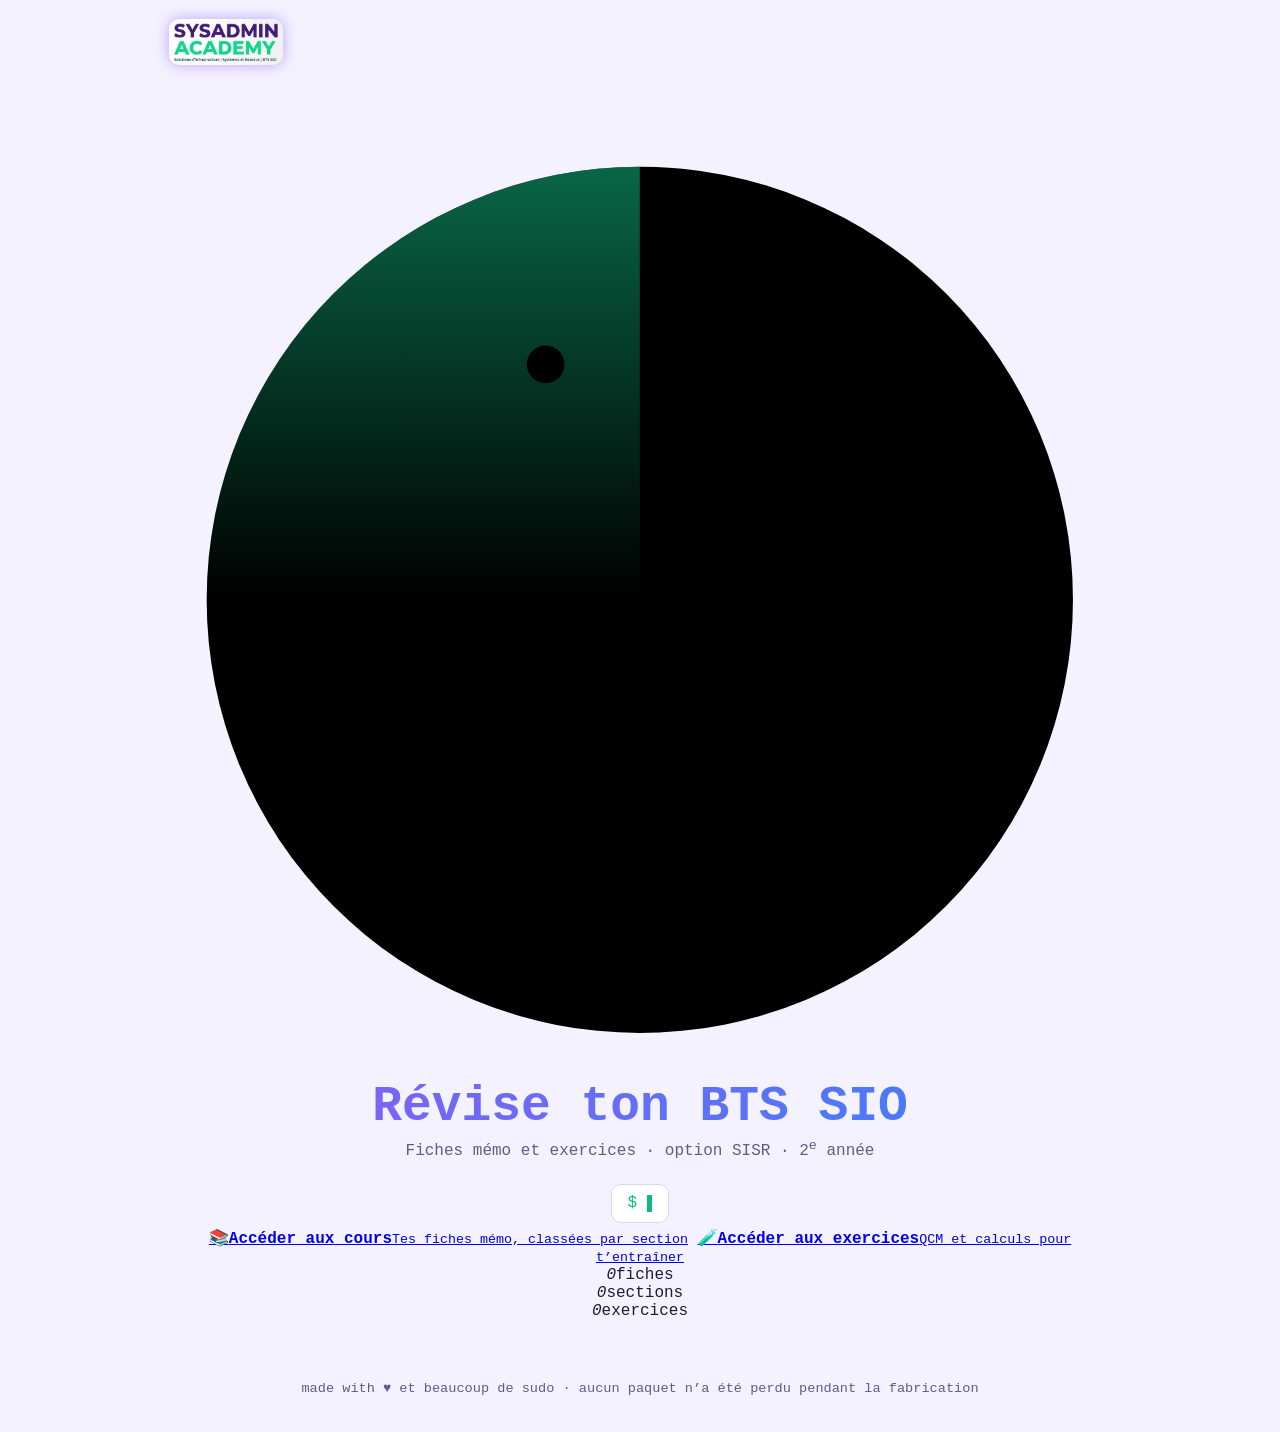
==== accueil.html @ 67a2c418 "Add files via upload" ====
<!DOCTYPE html>
<html lang="fr">
<head>
<meta charset="utf-8">
<meta name="viewport" content="width=device-width, initial-scale=1, viewport-fit=cover">
<title>SysAdmin Academy · Accueil</title>
<link rel="stylesheet" href="css/style.css">
</head>
<body>
<canvas id="bg" aria-hidden="true"></canvas>
<header>
  <div class="top">
    <a href="accueil.html" aria-label="Accueil"><img class="logo" src="img/logo-texte.png" alt="SysAdmin Academy"></a>
    <div class="tools"></div>
  </div>
</header>
<main>
  <div class="hero">
    <svg class="radar" viewBox="0 0 200 200" aria-hidden="true"><defs><linearGradient id="sw" x1="0" y1="0" x2="1" y2="0"><stop offset="0" stop-color="#10b981" stop-opacity="0"/><stop offset="1" stop-color="#10b981" stop-opacity=".55"/></linearGradient></defs><circle class="r" cx="100" cy="100" r="92"/><circle class="r" cx="100" cy="100" r="62"/><circle class="r" cx="100" cy="100" r="32"/><path class="r" d="M100 8v184M8 100h184"/><g class="sweep"><path d="M100 100V8A92 92 0 0 1 192 100z" fill="url(#sw)" transform="rotate(-90 100 100)"/></g><circle class="blip" cx="140" cy="60" r="4"/><circle class="blip" cx="60" cy="120" r="4" style="animation-delay:-1.2s"/><circle class="blip" cx="125" cy="140" r="4" style="animation-delay:-2.4s"/><circle class="blip" cx="80" cy="50" r="4" style="animation-delay:-3.3s"/></svg>
    <h1>Révise ton BTS SIO</h1>
    <p class="sub">Fiches mémo et exercices · option SISR · 2<sup>e</sup> année</p>
    <div class="term">$ <span id="tt"></span><i></i></div>
    <div class="cta">
      <a class="bigbtn" href="index.html"><span class="ic">📚</span><b>Accéder aux cours</b><small>Tes fiches mémo, classées par section</small></a>
      <a class="bigbtn" href="exercices.html"><span class="ic">🧪</span><b>Accéder aux exercices</b><small>QCM et calculs pour t’entraîner</small></a>
    </div>
    <div class="stats"><div><em data-n="30">0</em><span>fiches</span></div><div><em data-n="4">0</em><span>sections</span></div><div><em data-n="92">0</em><span>exercices</span></div></div>
  </div>
</main>
<footer>made with ♥ et beaucoup de <code>sudo</code> · aucun paquet n’a été perdu pendant la fabrication</footer>
<script src="js/bg.js"></script><script src="js/home.js"></script>
</body>
</html>
---- css/style.css ----
:root{box-sizing:border-box;padding-top:env(safe-area-inset-top,0px);padding-bottom:env(safe-area-inset-bottom,0px);
--bg:#0b0a1a;--panel:#14122b;--text:#e8e6ff;--muted:#9a97c4;--violet:#8b5cf6;--blue:#3b82f6;--em:#10b981;--line:#2b2757;color-scheme:dark}
html{scroll-padding-top:env(safe-area-inset-top,0px)}
@media (prefers-color-scheme:light){:root:not([data-theme="dark"]){--bg:#f4f2ff;--panel:#fff;--text:#1d1a3a;--muted:#5f5b8a;--line:#d9d4f7;color-scheme:light}}
:root[data-theme="dark"]{--bg:#0b0a1a;--panel:#14122b;--text:#e8e6ff;--muted:#9a97c4;--line:#2b2757}
*{box-sizing:border-box}
body{margin:0;background:var(--bg);color:var(--text);font-family:ui-monospace,SFMono-Regular,Menlo,Consolas,monospace;min-height:100vh;overflow-x:hidden}
#bg{position:fixed;inset:0;width:100%;height:100%;z-index:0;opacity:.4;pointer-events:none}
main,header{position:relative;max-width:980px;margin:0 auto;padding:1.2rem}
main{z-index:1}header{z-index:20}
.top{display:flex;justify-content:space-between;align-items:center;gap:1rem;flex-wrap:wrap}
.logo{display:block;height:46px;width:auto;border-radius:10px;background:#fff;box-shadow:0 0 14px #8b5cf688;animation:glow 3.2s ease-in-out infinite}
@keyframes glow{50%{box-shadow:0 0 22px #10b981aa,0 0 34px #3b82f655}}
.dd{position:relative}
.dd>button{font:inherit;color:var(--text);background:var(--panel);border:1px solid var(--violet);border-radius:10px;padding:.6rem 1rem;cursor:pointer;box-shadow:0 0 14px #8b5cf655;transition:box-shadow .2s,border-color .2s}
.dd>button:hover{border-color:var(--em);box-shadow:0 0 18px #10b98177}
.dd ul{display:none;position:absolute;right:0;top:calc(100% + 6px);min-width:270px;margin:0;padding:.4rem;list-style:none;background:var(--panel);border:1px solid var(--line);border-radius:12px;z-index:5;box-shadow:0 12px 30px #0006}
.dd.open ul{display:block;animation:pop .22s ease}
@keyframes pop{from{opacity:0;transform:translateY(-6px) scale(.97)}}
.dd li button{width:100%;text-align:left;font:inherit;color:var(--text);background:none;border:0;padding:.65rem .8rem;border-radius:8px;cursor:pointer;transition:padding .15s}
.dd li button:hover,.dd li button[aria-current="true"]{background:linear-gradient(90deg,#8b5cf633,#10b98133);padding-left:1.1rem}
.hero{text-align:center;padding:1.6rem 0 .6rem}
h1{margin:.2rem 0;font-size:clamp(1.8rem,6.5vw,3.1rem);background:linear-gradient(90deg,var(--violet),var(--blue),var(--em),var(--violet));background-size:300% 100%;-webkit-background-clip:text;background-clip:text;color:transparent;animation:flow 6s linear infinite}
@keyframes flow{to{background-position:300% 0}}
.sub{color:var(--muted);margin:0 0 1rem}
.term{display:inline-block;margin-top:.5rem;padding:.55rem 1rem;background:var(--panel);border:1px solid var(--line);border-radius:10px;color:var(--em);text-align:left;min-height:2.4rem;max-width:100%;overflow:hidden;white-space:nowrap}
.term i{display:inline-block;width:.6ch;height:1.1em;background:var(--em);vertical-align:text-bottom;animation:blink 1s steps(1) infinite}
@keyframes blink{50%{opacity:0}}
.net{position:relative;height:34px;margin:1.3rem 0 .4rem}
.net::before{content:"";position:absolute;left:0;right:0;top:50%;height:2px;background:repeating-linear-gradient(90deg,var(--line) 0 10px,transparent 10px 18px);animation:dash 1.2s linear infinite}
@keyframes dash{to{background-position:18px 0}}
.net b{position:absolute;top:50%;width:12px;height:12px;margin-top:-6px;border-radius:3px;background:var(--em);box-shadow:0 0 10px var(--em);animation:pkt 5s linear infinite}
.net b:nth-child(2){background:var(--violet);box-shadow:0 0 10px var(--violet);animation-delay:-1.7s}
.net b:nth-child(3){background:var(--blue);box-shadow:0 0 10px var(--blue);animation-delay:-3.3s}
@keyframes pkt{from{left:-2%;transform:rotate(0)}to{left:100%;transform:rotate(360deg)}}
.net span{position:absolute;top:0;font-size:1.3rem;animation:float 3s ease-in-out infinite}
@keyframes float{50%{transform:translateY(-6px)}}
section{display:none}
section.on{display:block}
h2{margin:1.4rem 0 .3rem;display:flex;align-items:center;gap:.7rem;flex-wrap:wrap;animation:neon 3s ease-in-out infinite}
@keyframes neon{50%{text-shadow:0 0 14px #8b5cf6aa}}
.pill{font-style:normal;font-size:.75rem;font-weight:400;color:var(--em);border:1px solid var(--em);border-radius:99px;padding:.15rem .6rem}
.grid{display:grid;grid-template-columns:repeat(auto-fill,minmax(270px,1fr));gap:.9rem}
a.doc{--mx:50%;--my:50%;display:flex;gap:.8rem;align-items:center;text-decoration:none;color:var(--text);background:var(--panel);border:1px solid var(--line);border-radius:14px;padding:1rem;position:relative;overflow:hidden;transition:transform .25s,border-color .25s,box-shadow .25s;animation:rise .55s cubic-bezier(.2,.8,.2,1) both;animation-delay:calc(var(--i)*70ms)}
@keyframes rise{from{opacity:0;transform:translateY(24px) scale(.96)}}
a.doc::after{content:"";position:absolute;left:0;top:0;bottom:0;width:4px;background:linear-gradient(var(--violet),var(--blue),var(--em))}
a.doc::before{content:"";position:absolute;inset:0;background:radial-gradient(180px circle at var(--mx) var(--my),#8b5cf633,transparent 70%);opacity:0;transition:opacity .25s}
a.doc:hover::before{opacity:1}
a.doc:hover{transform:translateY(-4px) rotate(-.4deg);border-color:var(--em);box-shadow:0 10px 26px #8b5cf63d}
a.doc .ic{font-size:1.7rem;flex:none;transition:transform .3s}
a.doc:hover .ic{transform:scale(1.25) rotate(-10deg)}
a.doc small{display:block;color:var(--muted);margin-top:.15rem}
a.doc:active{transform:scale(.97)}
footer{position:relative;z-index:1;text-align:center;color:var(--muted);padding:2rem 1rem;font-size:.85rem}
@media (prefers-reduced-motion:reduce){*{animation:none!important;transition:none!important}}
.viz{position:relative;margin:.2rem 0 1.2rem;min-height:96px;border:1px dashed var(--line);border-radius:14px;background:linear-gradient(90deg,#8b5cf61a,#10b9811a);overflow:hidden;display:flex;align-items:center;justify-content:center;gap:.8rem;padding:.4rem .8rem}
.viz .net{width:94%;margin:0}
.big{font-size:2rem;animation:float 2.6s ease-in-out infinite}
.scale{height:84px;width:auto}
.scale *{fill:none;stroke:var(--violet);stroke-width:3;stroke-linecap:round}
.scale .beam{transform-origin:110px 22px;animation:tip 3.6s ease-in-out infinite}
.scale .pl{transform-origin:34px 22px;animation:untip 3.6s ease-in-out infinite}
.scale .pr{transform-origin:186px 22px;animation:untip 3.6s ease-in-out infinite}
.scale .st{stroke:var(--em)}
@keyframes tip{0%,100%{transform:rotate(-9deg)}50%{transform:rotate(9deg)}}
@keyframes untip{0%,100%{transform:rotate(9deg)}50%{transform:rotate(-9deg)}}
.bits{display:flex;align-items:center;gap:.4rem;flex-wrap:wrap;justify-content:center}
.bit{width:30px;height:38px;display:grid;place-items:center;border:1px solid var(--line);border-radius:8px;background:var(--panel);color:var(--muted);transition:all .25s}
.bit.on{color:#fff;background:linear-gradient(160deg,var(--violet),var(--em));border-color:var(--em);box-shadow:0 0 12px var(--em);transform:translateY(-3px)}
.bv{margin-left:.6rem;color:var(--em)}
.cv{width:100%;height:92px}
.cv path{fill:none;stroke:var(--violet);stroke-width:3}
.cv .ax{stroke:var(--line);stroke-width:1.5}
.cv #ct{stroke:var(--em);stroke-width:2.5}
.cv #cd{fill:var(--blue);filter:drop-shadow(0 0 5px var(--blue))}
.sr{position:absolute;width:1px;height:1px;overflow:hidden;clip:rect(0 0 0 0);white-space:nowrap}
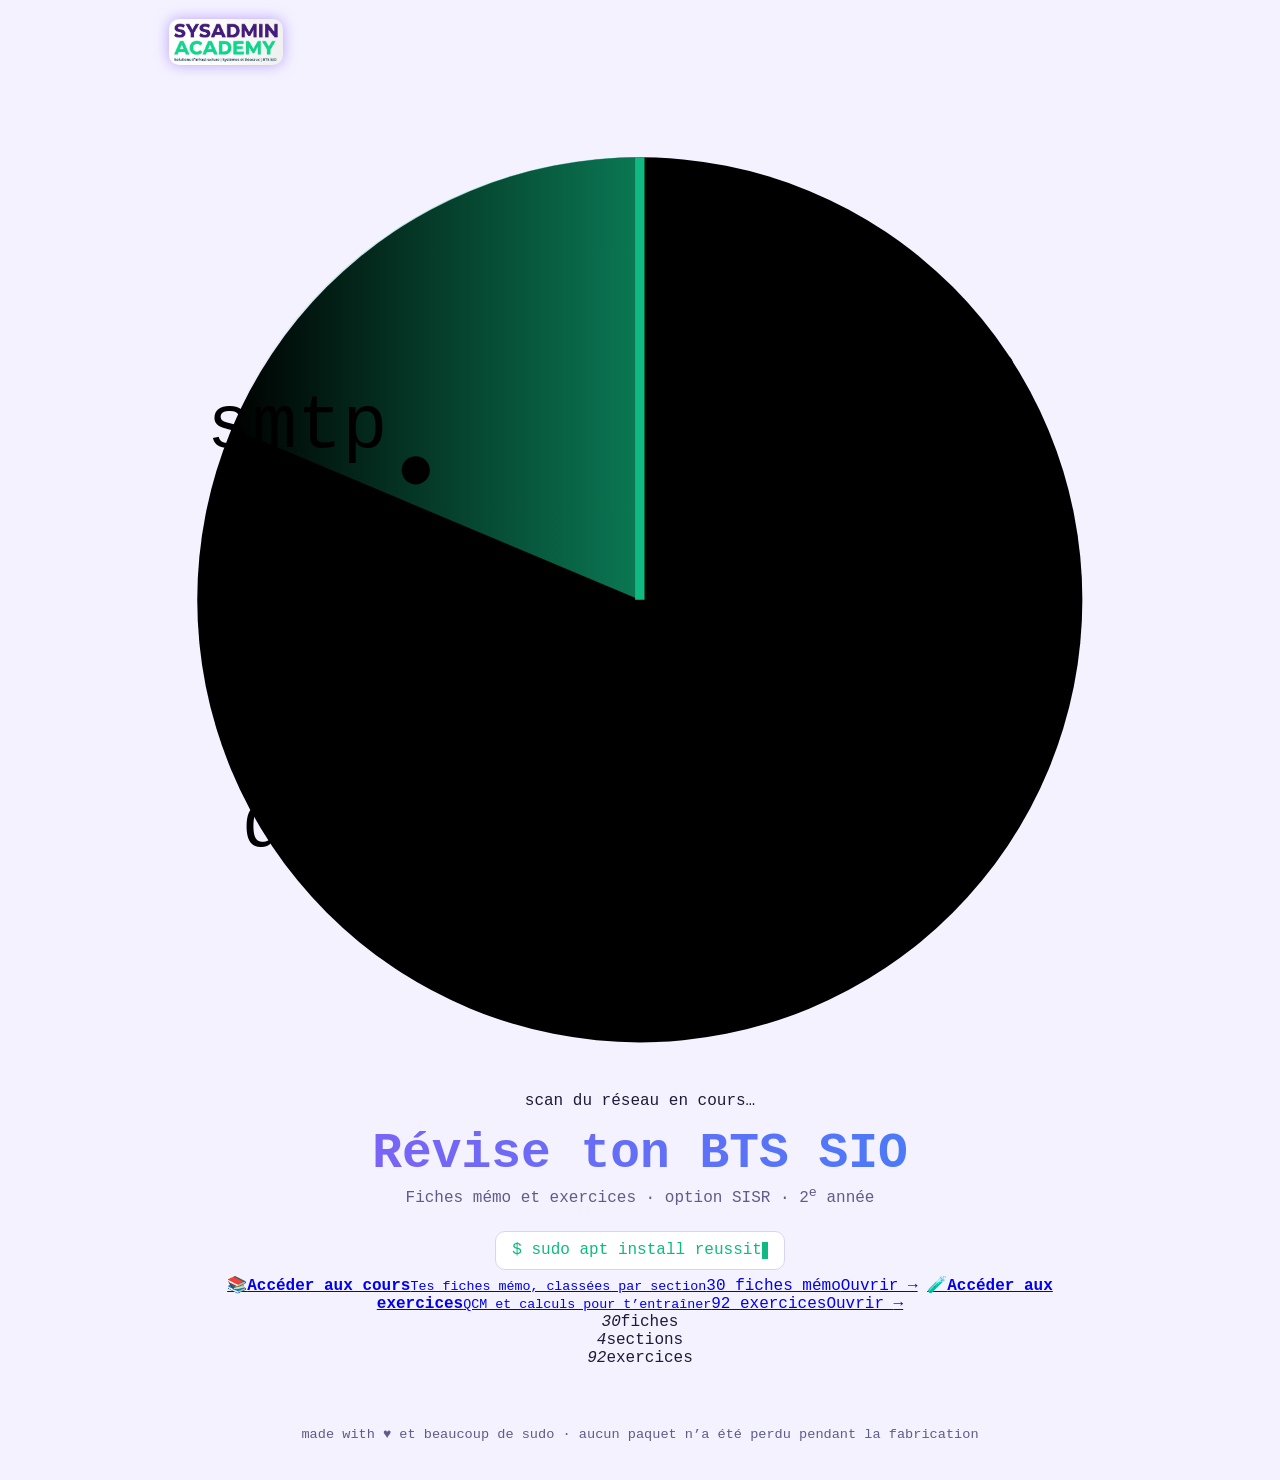
==== commit 6f36e50d: "Add files via upload" ====
--- a/accueil.html
+++ b/accueil.html
@@ -16,13 +16,14 @@
 </header>
 <main>
   <div class="hero">
-    <svg class="radar" viewBox="0 0 200 200" aria-hidden="true"><defs><linearGradient id="sw" x1="0" y1="0" x2="1" y2="0"><stop offset="0" stop-color="#10b981" stop-opacity="0"/><stop offset="1" stop-color="#10b981" stop-opacity=".55"/></linearGradient></defs><circle class="r" cx="100" cy="100" r="92"/><circle class="r" cx="100" cy="100" r="62"/><circle class="r" cx="100" cy="100" r="32"/><path class="r" d="M100 8v184M8 100h184"/><g class="sweep"><path d="M100 100V8A92 92 0 0 1 192 100z" fill="url(#sw)" transform="rotate(-90 100 100)"/></g><circle class="blip" cx="140" cy="60" r="4"/><circle class="blip" cx="60" cy="120" r="4" style="animation-delay:-1.2s"/><circle class="blip" cx="125" cy="140" r="4" style="animation-delay:-2.4s"/><circle class="blip" cx="80" cy="50" r="4" style="animation-delay:-3.3s"/></svg>
+    <svg class="radar" viewBox="0 0 200 200" aria-hidden="true"><defs><linearGradient id="sw" gradientUnits="userSpaceOnUse" x1="100" y1="0" x2="13" y2="0"><stop offset="0" stop-color="#10b981" stop-opacity=".65"/><stop offset="1" stop-color="#10b981" stop-opacity="0"/></linearGradient></defs><circle class="rim" cx="100" cy="100" r="94"/><circle class="r" cx="100" cy="100" r="64"/><circle class="r" cx="100" cy="100" r="34"/><path class="r" d="M100 6v188M6 100h188"/><g class="sweep"><path d="M100 100L100 6A94 94 0 0 0 13 63.4Z" fill="url(#sw)"/><line x1="100" y1="100" x2="100" y2="6" stroke="#10b981" stroke-width="2"/></g><circle class="dot" cx="146.0" cy="61.4" r="2.6"/><circle class="blip" cx="146.0" cy="61.4" r="3" style="animation-delay:0.50s"/><text x="152.0" y="56.4" style="animation-delay:0.50s">ssh</text><circle class="dot" cx="134.5" cy="128.9" r="2.6"/><circle class="blip" cx="134.5" cy="128.9" r="3" style="animation-delay:1.30s"/><text x="140.5" y="123.9" style="animation-delay:1.30s">dns</text><circle class="dot" cx="59.8" cy="157.3" r="2.6"/><circle class="blip" cx="59.8" cy="157.3" r="3" style="animation-delay:2.15s"/><text x="53.8" y="152.3" text-anchor="end" style="animation-delay:2.15s">dhcp</text><circle class="dot" cx="52.4" cy="72.5" r="2.6"/><circle class="blip" cx="52.4" cy="72.5" r="3" style="animation-delay:3.00s"/><text x="46.4" y="67.5" text-anchor="end" style="animation-delay:3.00s">smtp</text></svg>
+    <p class="scan">scan du réseau en cours…</p>
     <h1>Révise ton BTS SIO</h1>
     <p class="sub">Fiches mémo et exercices · option SISR · 2<sup>e</sup> année</p>
     <div class="term">$ <span id="tt"></span><i></i></div>
     <div class="cta">
-      <a class="bigbtn" href="index.html"><span class="ic">📚</span><b>Accéder aux cours</b><small>Tes fiches mémo, classées par section</small></a>
-      <a class="bigbtn" href="exercices.html"><span class="ic">🧪</span><b>Accéder aux exercices</b><small>QCM et calculs pour t’entraîner</small></a>
+      <a class="bigbtn" href="index.html"><span class="shine"></span><span class="ico">📚</span><b>Accéder aux cours</b><small>Tes fiches mémo, classées par section</small><span class="badge">30 fiches mémo</span><span class="go">Ouvrir <i>→</i></span></a>
+      <a class="bigbtn" href="exercices.html"><span class="shine"></span><span class="ico">🧪</span><b>Accéder aux exercices</b><small>QCM et calculs pour t’entraîner</small><span class="badge">92 exercices</span><span class="go">Ouvrir <i>→</i></span></a>
     </div>
     <div class="stats"><div><em data-n="30">0</em><span>fiches</span></div><div><em data-n="4">0</em><span>sections</span></div><div><em data-n="92">0</em><span>exercices</span></div></div>
   </div>
--- a/css/style.css
+++ b/css/style.css
@@ -53,24 +53,4 @@
 a.doc:active{transform:scale(.97)}
 footer{position:relative;z-index:1;text-align:center;color:var(--muted);padding:2rem 1rem;font-size:.85rem}
 @media (prefers-reduced-motion:reduce){*{animation:none!important;transition:none!important}}
-.viz{position:relative;margin:.2rem 0 1.2rem;min-height:96px;border:1px dashed var(--line);border-radius:14px;background:linear-gradient(90deg,#8b5cf61a,#10b9811a);overflow:hidden;display:flex;align-items:center;justify-content:center;gap:.8rem;padding:.4rem .8rem}
-.viz .net{width:94%;margin:0}
-.big{font-size:2rem;animation:float 2.6s ease-in-out infinite}
-.scale{height:84px;width:auto}
-.scale *{fill:none;stroke:var(--violet);stroke-width:3;stroke-linecap:round}
-.scale .beam{transform-origin:110px 22px;animation:tip 3.6s ease-in-out infinite}
-.scale .pl{transform-origin:34px 22px;animation:untip 3.6s ease-in-out infinite}
-.scale .pr{transform-origin:186px 22px;animation:untip 3.6s ease-in-out infinite}
-.scale .st{stroke:var(--em)}
-@keyframes tip{0%,100%{transform:rotate(-9deg)}50%{transform:rotate(9deg)}}
-@keyframes untip{0%,100%{transform:rotate(9deg)}50%{transform:rotate(-9deg)}}
-.bits{display:flex;align-items:center;gap:.4rem;flex-wrap:wrap;justify-content:center}
-.bit{width:30px;height:38px;display:grid;place-items:center;border:1px solid var(--line);border-radius:8px;background:var(--panel);color:var(--muted);transition:all .25s}
-.bit.on{color:#fff;background:linear-gradient(160deg,var(--violet),var(--em));border-color:var(--em);box-shadow:0 0 12px var(--em);transform:translateY(-3px)}
-.bv{margin-left:.6rem;color:var(--em)}
-.cv{width:100%;height:92px}
-.cv path{fill:none;stroke:var(--violet);stroke-width:3}
-.cv .ax{stroke:var(--line);stroke-width:1.5}
-.cv #ct{stroke:var(--em);stroke-width:2.5}
-.cv #cd{fill:var(--blue);filter:drop-shadow(0 0 5px var(--blue))}
 .sr{position:absolute;width:1px;height:1px;overflow:hidden;clip:rect(0 0 0 0);white-space:nowrap}
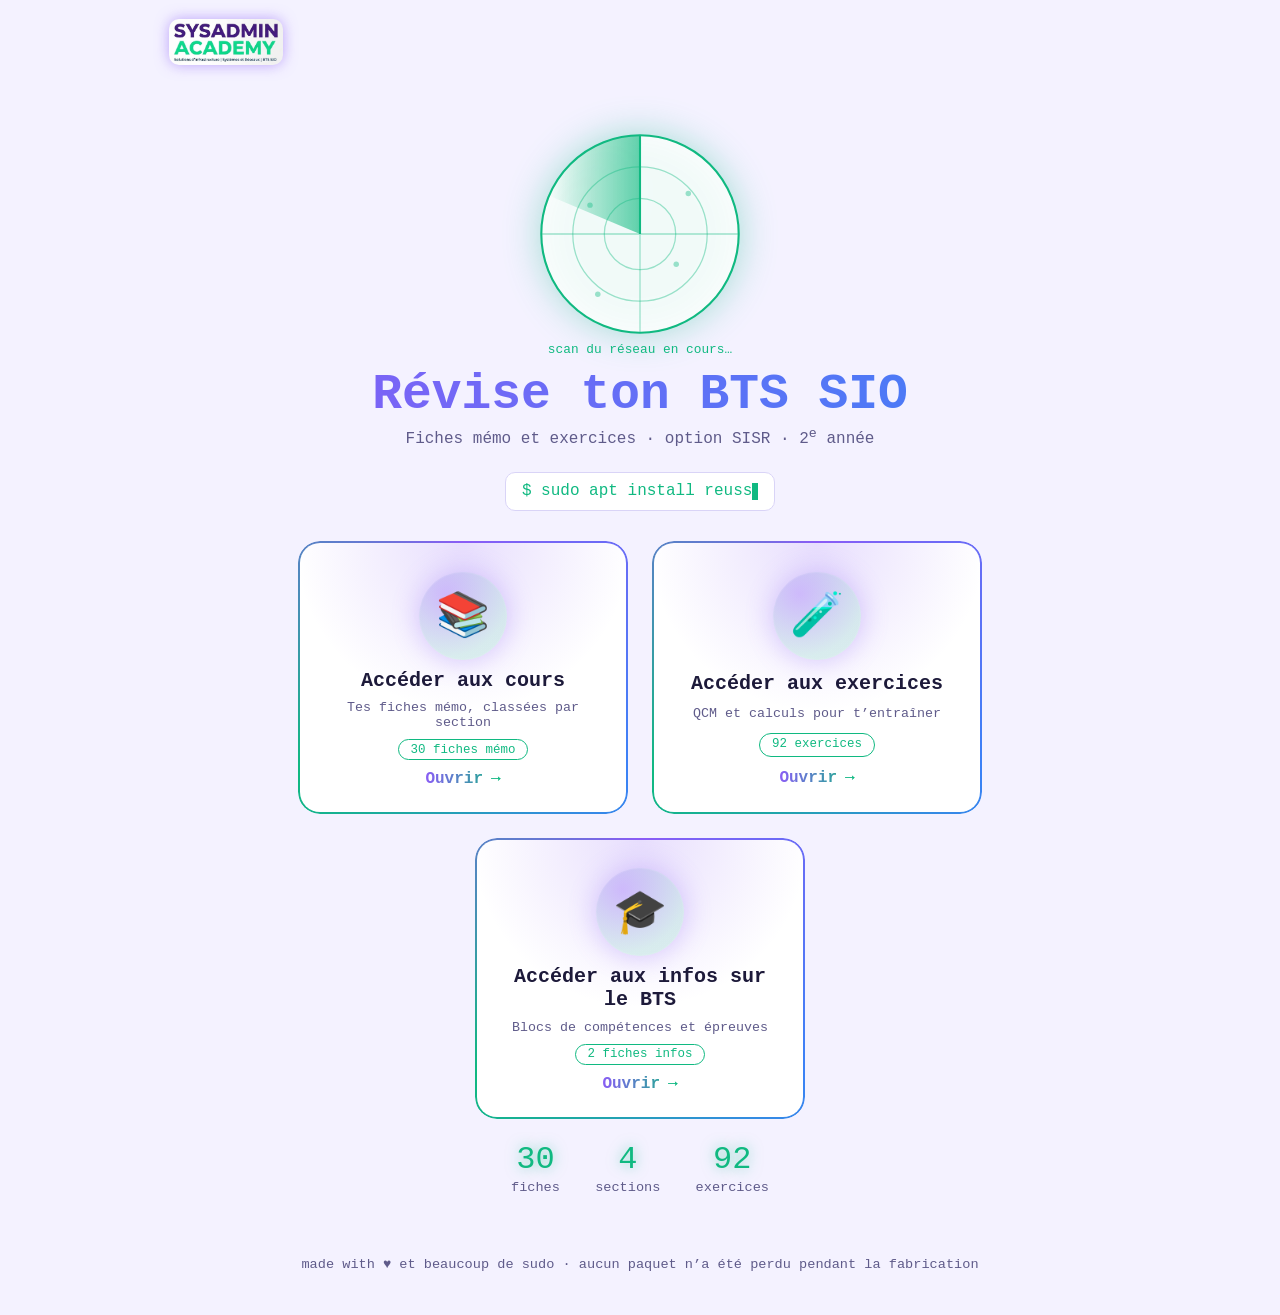
==== commit 7d17b0b4: "Add files via upload" ====
--- a/accueil.html
+++ b/accueil.html
@@ -24,6 +24,7 @@
     <div class="cta">
       <a class="bigbtn" href="index.html"><span class="shine"></span><span class="ico">📚</span><b>Accéder aux cours</b><small>Tes fiches mémo, classées par section</small><span class="badge">30 fiches mémo</span><span class="go">Ouvrir <i>→</i></span></a>
       <a class="bigbtn" href="exercices.html"><span class="shine"></span><span class="ico">🧪</span><b>Accéder aux exercices</b><small>QCM et calculs pour t’entraîner</small><span class="badge">92 exercices</span><span class="go">Ouvrir <i>→</i></span></a>
+      <a class="bigbtn" href="infos.html"><span class="shine"></span><span class="ico">🎓</span><b>Accéder aux infos sur le BTS</b><small>Blocs de compétences et épreuves</small><span class="badge">2 fiches infos</span><span class="go">Ouvrir <i>→</i></span></a>
     </div>
     <div class="stats"><div><em data-n="30">0</em><span>fiches</span></div><div><em data-n="4">0</em><span>sections</span></div><div><em data-n="92">0</em><span>exercices</span></div></div>
   </div>
--- a/css/style.css
+++ b/css/style.css
@@ -53,4 +53,139 @@
 a.doc:active{transform:scale(.97)}
 footer{position:relative;z-index:1;text-align:center;color:var(--muted);padding:2rem 1rem;font-size:.85rem}
 @media (prefers-reduced-motion:reduce){*{animation:none!important;transition:none!important}}
-.sr{position:absolute;width:1px;height:1px;overflow:hidden;clip:rect(0 0 0 0);white-space:nowrap}+.viz{position:relative;margin:.2rem 0 1.2rem;min-height:96px;border:1px dashed var(--line);border-radius:14px;background:linear-gradient(90deg,#8b5cf61a,#10b9811a);overflow:hidden;display:flex;align-items:center;justify-content:center;gap:.8rem;padding:.4rem .8rem}
+.viz .net{width:94%;margin:0}
+.big{font-size:2rem;animation:float 2.6s ease-in-out infinite}
+.scale{height:84px;width:auto}
+.scale *{fill:none;stroke:var(--violet);stroke-width:3;stroke-linecap:round}
+.scale .beam{transform-origin:110px 22px;animation:tip 3.6s ease-in-out infinite}
+.scale .pl{transform-origin:34px 22px;animation:untip 3.6s ease-in-out infinite}
+.scale .pr{transform-origin:186px 22px;animation:untip 3.6s ease-in-out infinite}
+.scale .st{stroke:var(--em)}
+@keyframes tip{0%,100%{transform:rotate(-9deg)}50%{transform:rotate(9deg)}}
+@keyframes untip{0%,100%{transform:rotate(9deg)}50%{transform:rotate(-9deg)}}
+.bits{display:flex;align-items:center;gap:.4rem;flex-wrap:wrap;justify-content:center}
+.bit{width:30px;height:38px;display:grid;place-items:center;border:1px solid var(--line);border-radius:8px;background:var(--panel);color:var(--muted);transition:all .25s}
+.bit.on{color:#fff;background:linear-gradient(160deg,var(--violet),var(--em));border-color:var(--em);box-shadow:0 0 12px var(--em);transform:translateY(-3px)}
+.bv{margin-left:.6rem;color:var(--em)}
+.cv{width:100%;height:92px}
+.cv path{fill:none;stroke:var(--violet);stroke-width:3}
+.cv .ax{stroke:var(--line);stroke-width:1.5}
+.cv #ct{stroke:var(--em);stroke-width:2.5}
+.cv #cd{fill:var(--blue);filter:drop-shadow(0 0 5px var(--blue))}
+.sr{position:absolute;width:1px;height:1px;overflow:hidden;clip:rect(0 0 0 0);white-space:nowrap}
+
+[hidden]{display:none!important}
+.tools{display:flex;gap:.6rem;flex-wrap:wrap;align-items:center}
+.nav{display:flex;gap:.5rem;flex-wrap:wrap}
+.nav a{color:var(--text);text-decoration:none;background:var(--panel);border:1px solid var(--line);border-radius:10px;padding:.6rem .9rem;transition:all .2s}
+.nav a:hover{border-color:var(--em);box-shadow:0 0 14px #10b98166;transform:translateY(-2px)}
+@property --ang{syntax:"<angle>";inherits:false;initial-value:0deg}
+@keyframes spin{to{--ang:360deg}}
+@keyframes spin2{to{transform:rotate(360deg)}}
+.radar{display:block;width:210px;height:210px;margin:0 auto .2rem;filter:drop-shadow(0 0 18px #10b98166)}
+.radar .rim{fill:var(--panel);fill-opacity:.85;stroke:var(--em);stroke-width:2}
+.radar .r{fill:none;stroke:#10b98166;stroke-width:1.2}
+.radar .sweep{transform-origin:100px 100px;animation:spin2 3.6s linear infinite}
+.radar .dot{fill:var(--em);opacity:.4}
+.radar .blip{fill:none;stroke:var(--em);stroke-width:1.6;opacity:0;transform-box:fill-box;transform-origin:center;animation:blip 3.6s ease-out infinite}
+.radar text{fill:var(--em);font-size:9px;opacity:0;animation:lab 3.6s ease-out infinite}
+@keyframes blip{0%{opacity:1;transform:scale(1)}100%{opacity:0;transform:scale(4)}}
+@keyframes lab{0%{opacity:0}8%{opacity:1}75%{opacity:1}100%{opacity:0}}
+.scan{color:var(--em);font-size:.8rem;margin:0 0 .6rem;animation:blink 1.6s steps(2) infinite}
+.cta{display:flex;gap:1.5rem;justify-content:center;flex-wrap:wrap;margin:1.6rem 0 1rem;perspective:900px}
+.bigbtn{--rx:0deg;--ry:0deg;position:relative;display:grid;justify-items:center;gap:.55rem;width:min(330px,100%);padding:1.9rem 1.4rem 1.6rem;text-decoration:none;color:var(--text);text-align:center;isolation:isolate;overflow:hidden;border-radius:22px;transform:rotateX(var(--rx)) rotateY(var(--ry));transition:transform .15s ease-out,box-shadow .3s;animation:rise .6s both}
+.bigbtn+.bigbtn{animation-delay:.15s}
+.bigbtn::before{content:"";position:absolute;inset:0;z-index:-2;border-radius:22px;background:conic-gradient(from var(--ang),var(--violet),var(--blue),var(--em),var(--violet));animation:spin 4s linear infinite}
+.bigbtn::after{content:"";position:absolute;inset:2px;z-index:-1;border-radius:20px;background:radial-gradient(280px circle at var(--mx,50%) var(--my,0%),#8b5cf633,transparent 60%),var(--panel)}
+.bigbtn .shine{position:absolute;top:0;bottom:0;left:-80%;width:55%;background:linear-gradient(100deg,transparent,#ffffff26,transparent);transform:skewX(-20deg);transition:left .8s}
+.bigbtn:hover .shine{left:140%}
+.bigbtn:hover{box-shadow:0 20px 48px #8b5cf655}
+.bigbtn .ico{position:relative;display:grid;place-items:center;width:88px;height:88px;border-radius:50%;font-size:2.7rem;background:radial-gradient(circle at 30% 25%,#8b5cf655,#10b98122 70%);box-shadow:0 0 0 1px #ffffff14 inset,0 0 28px #8b5cf655;animation:float 3s ease-in-out infinite}
+.bigbtn .ico::after{content:"";position:absolute;inset:-6px;border-radius:50%;border:2px solid var(--em);opacity:0;animation:ringp 2.6s ease-out infinite}
+@keyframes ringp{0%{transform:scale(.85);opacity:.7}100%{transform:scale(1.4);opacity:0}}
+.bigbtn b{font-size:1.25rem}
+.bigbtn small{color:var(--muted)}
+.bigbtn .badge{font-size:.78rem;color:var(--em);border:1px solid var(--em);border-radius:99px;padding:.15rem .75rem}
+.bigbtn .go{display:inline-flex;align-items:center;gap:.5rem;font-weight:700;margin-top:.1rem;background:linear-gradient(90deg,var(--violet),var(--em));-webkit-background-clip:text;background-clip:text;color:transparent}
+.bigbtn .go i{font-style:normal;display:inline-block;color:var(--em);transition:transform .3s}
+.bigbtn:hover .go i{transform:translateX(8px)}
+.stats{display:flex;gap:2.2rem;justify-content:center;flex-wrap:wrap;margin-top:1.4rem}
+.stats div{text-align:center}
+.stats em{display:block;font-style:normal;font-size:2rem;color:var(--em);text-shadow:0 0 14px #10b98188}
+.stats span{color:var(--muted);font-size:.85rem}
+.chips{display:grid;grid-template-columns:repeat(auto-fit,minmax(150px,1fr));gap:.8rem;max-width:780px;margin:1.2rem auto .4rem}
+.chip{--c:var(--violet);position:relative;display:grid;justify-items:center;gap:.25rem;font:inherit;color:var(--text);background:var(--panel);border:1px solid var(--line);border-radius:16px;padding:1rem .6rem;cursor:pointer;overflow:hidden;transition:transform .25s,border-color .25s,box-shadow .25s}
+.chip[data-id=cejm]{--c:var(--blue)}.chip[data-id=mathinfo]{--c:var(--em)}.chip[data-id=mathapp]{--c:#c084fc}
+.chip .ci{font-size:1.9rem;transition:transform .3s}
+.chip b{font-size:.9rem}
+.chip small{color:var(--muted);font-size:.75rem}
+.chip::after{content:"";position:absolute;left:0;right:0;bottom:0;height:3px;background:var(--c);transform:scaleX(0);transition:transform .3s}
+.chip:hover{transform:translateY(-4px);border-color:var(--c);box-shadow:0 10px 24px color-mix(in srgb,var(--c) 35%,transparent)}
+.chip:hover .ci{transform:scale(1.2) rotate(-8deg)}
+.chip[aria-pressed="true"]{border-color:var(--c);background:linear-gradient(160deg,color-mix(in srgb,var(--c) 22%,var(--panel)),var(--panel));box-shadow:0 0 22px color-mix(in srgb,var(--c) 45%,transparent)}
+.chip[aria-pressed="true"]::after{transform:scaleX(1)}
+.chip[aria-pressed="true"] .ci{animation:float 2.4s ease-in-out infinite}
+.quiz{background:var(--panel);border:1px solid var(--line);border-radius:16px;padding:1.2rem;animation:rise .5s both}
+.qh{display:flex;justify-content:space-between;gap:1rem;color:var(--muted);font-size:.85rem}
+.bar{height:8px;background:var(--line);border-radius:99px;overflow:hidden;margin:.5rem 0 1rem}
+.bar i{display:block;height:100%;background:linear-gradient(90deg,var(--violet),var(--blue),var(--em),var(--violet));background-size:200% 100%;animation:flow 2s linear infinite;transition:width .5s}
+.qt{margin:.2rem 0 1rem;font-size:1.1rem;line-height:1.45}
+.opt{display:flex;gap:.7rem;align-items:center;width:100%;text-align:left;font:inherit;color:var(--text);background:var(--bg);border:1px solid var(--line);border-radius:12px;padding:.8rem 1rem;margin:.5rem 0;cursor:pointer;animation:rise .4s both;animation-delay:calc(var(--i)*70ms);transition:transform .2s,border-color .2s}
+.opt:hover:not(:disabled){border-color:var(--violet);transform:translateX(4px)}
+.opt .k{flex:none;width:26px;height:26px;display:grid;place-items:center;border-radius:8px;background:var(--line)}
+.opt.ok{border-color:var(--em);background:#10b98122;animation:okp .5s}
+.opt.ko{border-color:#ef4444;background:#ef444422;animation:shake .4s}
+@keyframes shake{25%{transform:translateX(-6px)}75%{transform:translateX(6px)}}
+@keyframes okp{50%{box-shadow:0 0 22px #10b981aa}}
+.fb{margin:.8rem 0;padding:.8rem 1rem;border-radius:12px;border:1px dashed var(--line);line-height:1.45;animation:rise .3s both}
+.fb.ok{border-color:var(--em)}.fb.ko{border-color:#ef4444}
+.btn{display:inline-block;font:inherit;color:#fff;text-decoration:none;background:linear-gradient(90deg,var(--violet),var(--blue));border:0;border-radius:10px;padding:.7rem 1.2rem;cursor:pointer;transition:transform .2s,box-shadow .2s}
+.btn:hover{transform:translateY(-2px);box-shadow:0 8px 20px #8b5cf666}
+.btn.alt{background:linear-gradient(90deg,var(--blue),var(--em))}
+.ans{display:flex;gap:.6rem;flex-wrap:wrap}
+.ans input{flex:1;min-width:180px;font:inherit;color:var(--text);background:var(--bg);border:1px solid var(--line);border-radius:10px;padding:.7rem 1rem}
+.ans input:focus{outline:none;border-color:var(--em);box-shadow:0 0 12px #10b98155}
+.ring{display:block;width:150px;height:150px;margin:.5rem auto}
+.ring circle{fill:none;stroke-width:10}
+.ring .bgc{stroke:var(--line)}
+.ring .fg{stroke:var(--em);stroke-linecap:round;stroke-dasharray:314.16;stroke-dashoffset:314.16;transform:rotate(-90deg);transform-origin:60px 60px;transition:stroke-dashoffset 1.2s ease}
+.ring text{fill:var(--text);font-size:24px;text-anchor:middle;dominant-baseline:central}
+.center{text-align:center}
+.row{display:flex;gap:.6rem;flex-wrap:wrap;justify-content:center;margin-top:.8rem}
+#cf{position:fixed;inset:0;pointer-events:none;z-index:50}
+.quiz{position:relative;overflow:hidden;box-shadow:0 10px 36px #0004}
+.quiz::before{content:"";position:absolute;top:0;left:0;right:0;height:3px;background:linear-gradient(90deg,var(--violet),var(--blue),var(--em),var(--violet));background-size:300% 100%;animation:flow 5s linear infinite}
+.quiz.sw{animation:slide .5s cubic-bezier(.2,.8,.2,1)}
+@keyframes slide{from{opacity:0;transform:translateX(40px)}}
+.quiz.flash-ok{animation:flashok .7s}
+.quiz.flash-ko{animation:flashko .5s}
+@keyframes flashok{30%{box-shadow:0 0 0 3px #10b98199,0 10px 36px #0004}}
+@keyframes flashko{30%{box-shadow:0 0 0 3px #ef444499,0 10px 36px #0004}}
+.bar{height:10px}
+.bar i{position:relative;box-shadow:0 0 14px #10b981aa}
+.bar i::after{content:"";position:absolute;right:-2px;top:50%;width:14px;height:14px;margin-top:-7px;border-radius:50%;background:#fff;box-shadow:0 0 12px var(--em)}
+.opt{position:relative;overflow:hidden;box-shadow:0 2px 0 #0003}
+.opt::before{content:"";position:absolute;left:0;top:0;bottom:0;width:4px;background:linear-gradient(var(--violet),var(--em));transform:scaleY(0);transition:transform .25s}
+.opt:hover:not(:disabled)::before{transform:scaleY(1)}
+.opt:hover:not(:disabled) .k{background:linear-gradient(135deg,var(--violet),var(--em));color:#fff}
+.opt.ok::after{content:"✓";margin-left:auto;color:var(--em);font-weight:700;font-size:1.3rem;animation:pop .45s}
+.opt.ko::after{content:"✗";margin-left:auto;color:#ef4444;font-weight:700;font-size:1.3rem}
+@keyframes pop{0%{transform:scale(0)}70%{transform:scale(1.4)}100%{transform:scale(1)}}
+.opt:disabled{cursor:default}
+.opt:disabled:not(.ok):not(.ko){opacity:.5}
+.btn{background:linear-gradient(90deg,var(--violet),var(--blue),var(--em),var(--violet));background-size:250% 100%;animation:flow 4s linear infinite;box-shadow:0 6px 18px #8b5cf655}
+.btn.alt{background:linear-gradient(90deg,var(--blue),var(--em),var(--blue));background-size:250% 100%}
+.btn.nx{animation:flow 4s linear infinite,pulse 1.6s ease-in-out infinite}
+@keyframes pulse{50%{transform:scale(1.06)}}
+.sc.pop{display:inline-block;color:var(--em);animation:scorepop .5s}
+@keyframes scorepop{50%{transform:scale(1.6)}}
+.streak{color:#f59e0b;font-weight:700}
+.streak.pop{display:inline-block;animation:scorepop .5s}
+.bigico{font-size:3.4rem;animation:float 2.6s ease-in-out infinite}
+.pills{display:flex;gap:.5rem;justify-content:center;flex-wrap:wrap;margin:.6rem 0 .8rem}
+.pills span{border:1px solid var(--line);border-radius:99px;padding:.2rem .8rem;font-size:.8rem;color:var(--muted)}
+.ring .fg{stroke:url(#rg);filter:drop-shadow(0 0 8px var(--em))}
+.pt{position:fixed;z-index:60;pointer-events:none;font-size:15px;animation:fly .85s ease-out forwards}
+@keyframes fly{to{transform:translate(var(--dx),var(--dy)) scale(.4);opacity:0}}
+.homebtn{margin-top:.2rem}
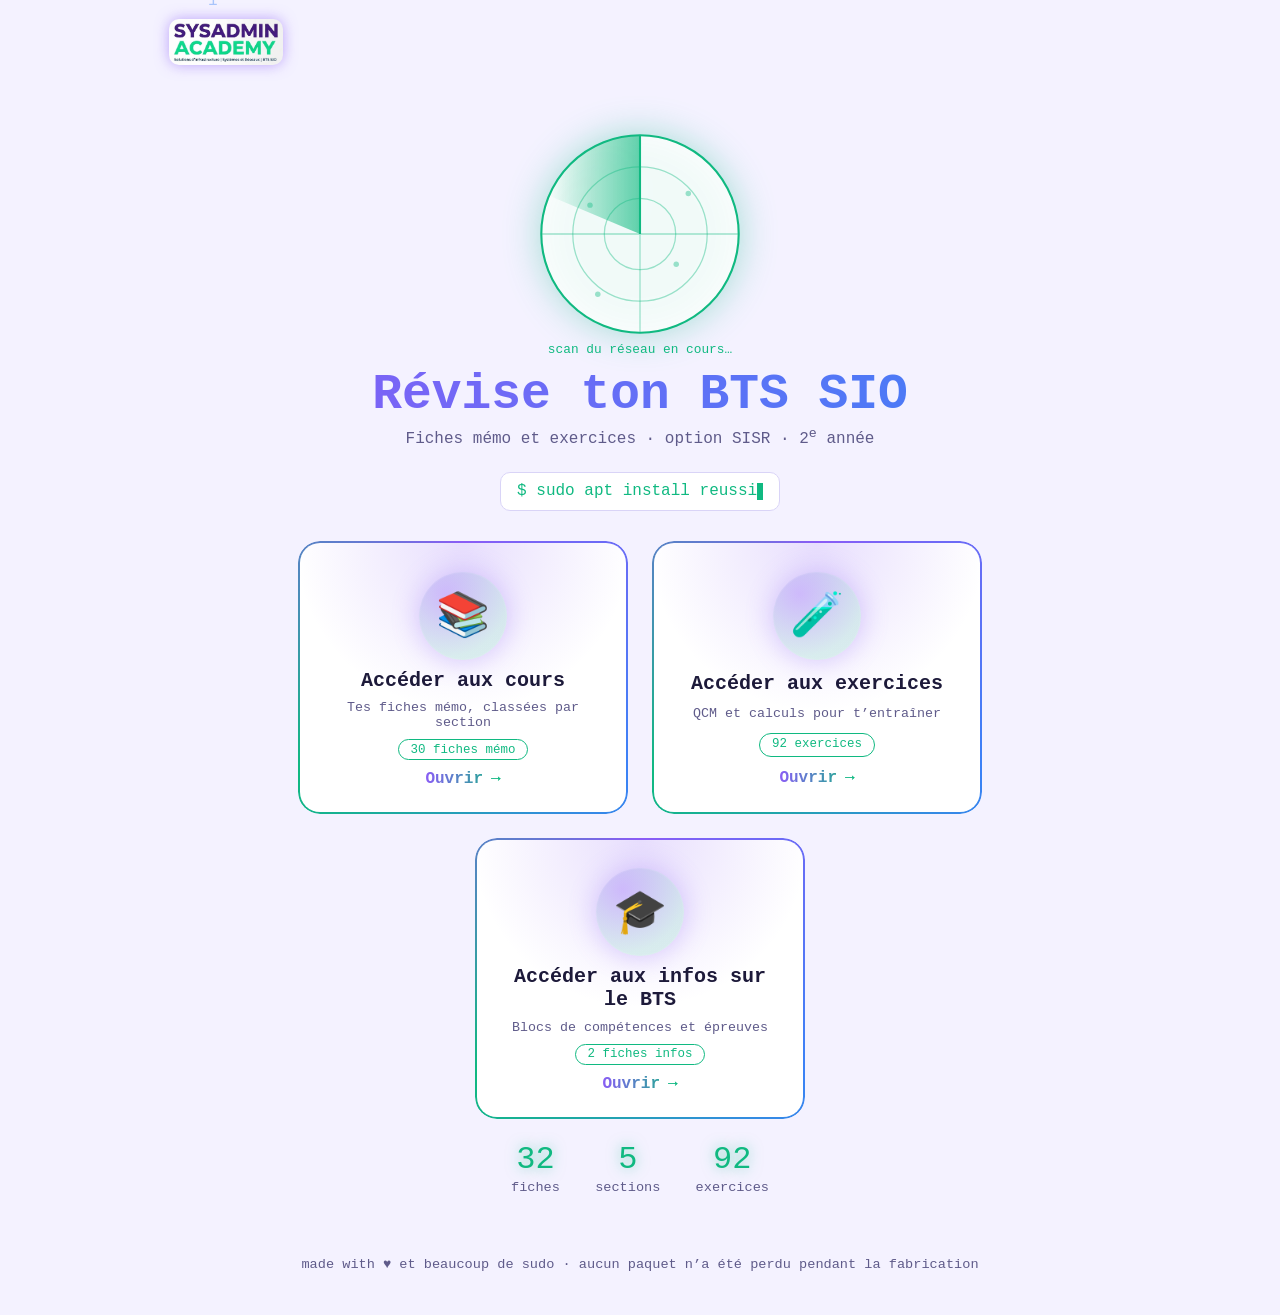
==== commit d6b11714: "Update accueil.html" ====
--- a/accueil.html
+++ b/accueil.html
@@ -26,7 +26,7 @@
       <a class="bigbtn" href="exercices.html"><span class="shine"></span><span class="ico">🧪</span><b>Accéder aux exercices</b><small>QCM et calculs pour t’entraîner</small><span class="badge">92 exercices</span><span class="go">Ouvrir <i>→</i></span></a>
       <a class="bigbtn" href="infos.html"><span class="shine"></span><span class="ico">🎓</span><b>Accéder aux infos sur le BTS</b><small>Blocs de compétences et épreuves</small><span class="badge">2 fiches infos</span><span class="go">Ouvrir <i>→</i></span></a>
     </div>
-    <div class="stats"><div><em data-n="30">0</em><span>fiches</span></div><div><em data-n="4">0</em><span>sections</span></div><div><em data-n="92">0</em><span>exercices</span></div></div>
+    <div class="stats"><div><em data-n="32">0</em><span>fiches</span></div><div><em data-n="5">0</em><span>sections</span></div><div><em data-n="92">0</em><span>exercices</span></div></div>
   </div>
 </main>
 <footer>made with ♥ et beaucoup de <code>sudo</code> · aucun paquet n’a été perdu pendant la fabrication</footer>
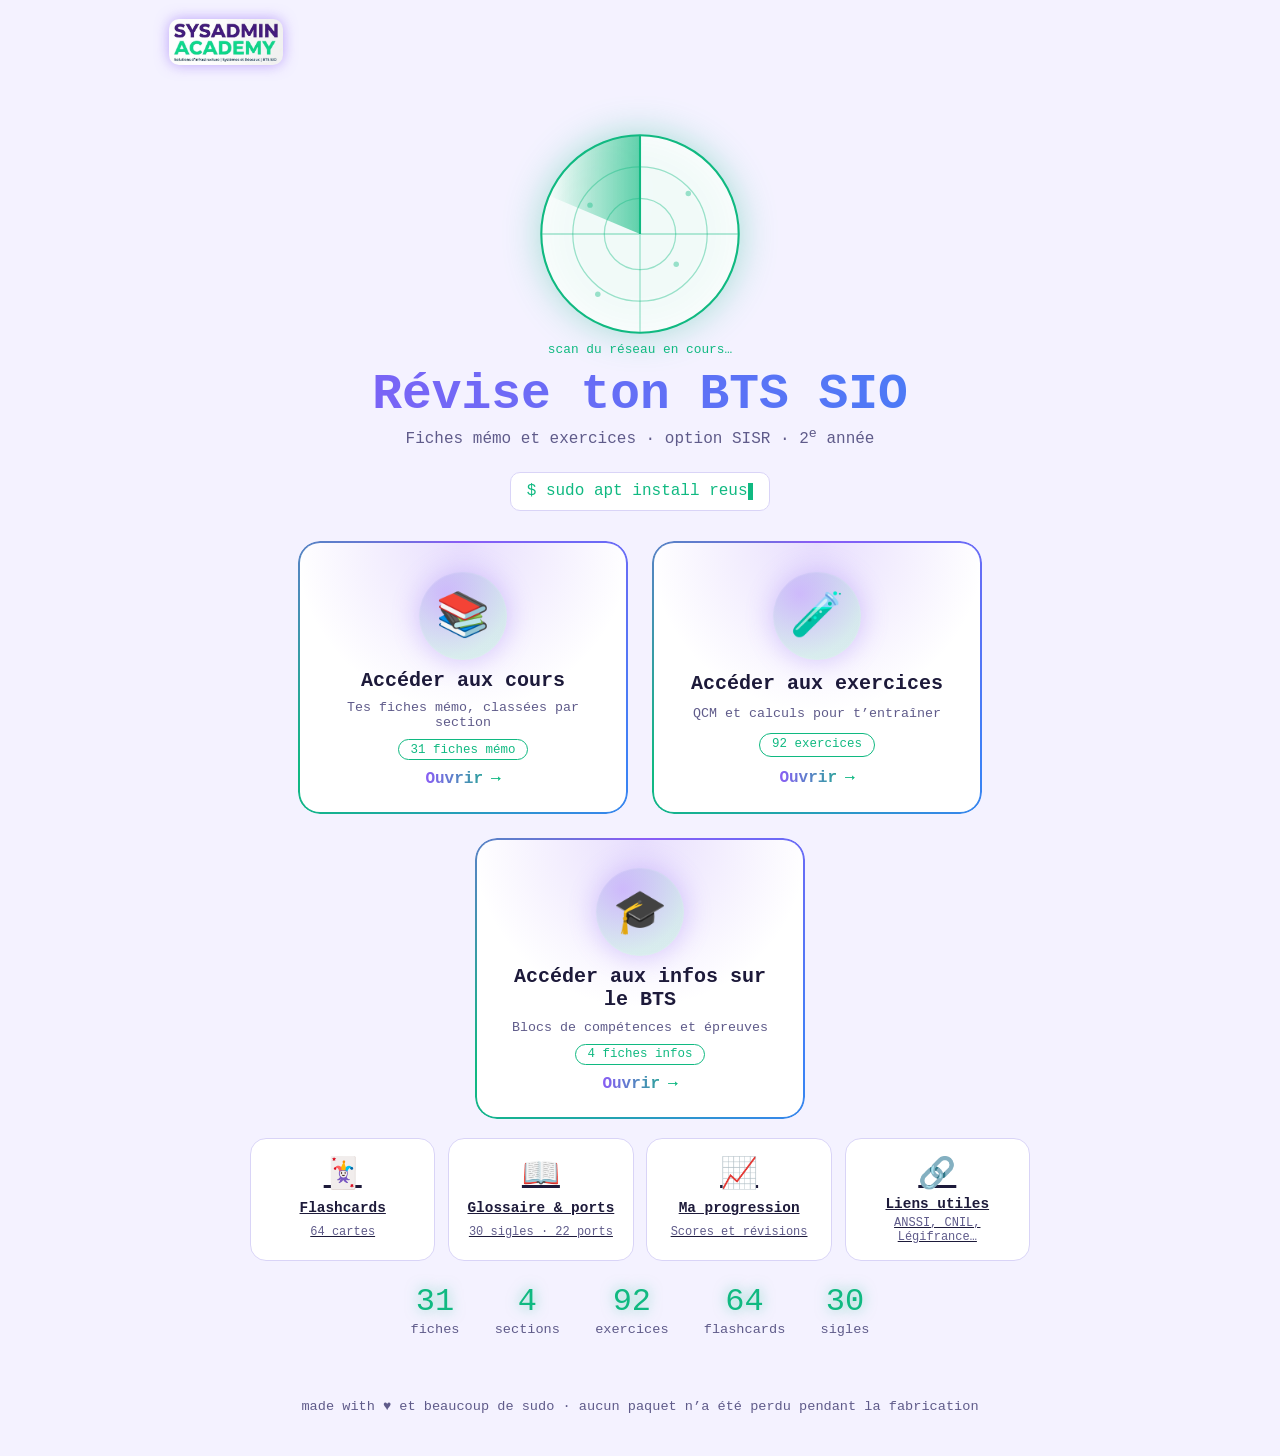
==== commit e01d6bfd: "Add files via upload" ====
--- a/accueil.html
+++ b/accueil.html
@@ -5,6 +5,7 @@
 <meta name="viewport" content="width=device-width, initial-scale=1, viewport-fit=cover">
 <title>SysAdmin Academy · Accueil</title>
 <link rel="stylesheet" href="css/style.css">
+<script src="js/common.js"></script>
 </head>
 <body>
 <canvas id="bg" aria-hidden="true"></canvas>
@@ -22,11 +23,17 @@
     <p class="sub">Fiches mémo et exercices · option SISR · 2<sup>e</sup> année</p>
     <div class="term">$ <span id="tt"></span><i></i></div>
     <div class="cta">
-      <a class="bigbtn" href="index.html"><span class="shine"></span><span class="ico">📚</span><b>Accéder aux cours</b><small>Tes fiches mémo, classées par section</small><span class="badge">30 fiches mémo</span><span class="go">Ouvrir <i>→</i></span></a>
+      <a class="bigbtn" href="index.html"><span class="shine"></span><span class="ico">📚</span><b>Accéder aux cours</b><small>Tes fiches mémo, classées par section</small><span class="badge">31 fiches mémo</span><span class="go">Ouvrir <i>→</i></span></a>
       <a class="bigbtn" href="exercices.html"><span class="shine"></span><span class="ico">🧪</span><b>Accéder aux exercices</b><small>QCM et calculs pour t’entraîner</small><span class="badge">92 exercices</span><span class="go">Ouvrir <i>→</i></span></a>
-      <a class="bigbtn" href="infos.html"><span class="shine"></span><span class="ico">🎓</span><b>Accéder aux infos sur le BTS</b><small>Blocs de compétences et épreuves</small><span class="badge">2 fiches infos</span><span class="go">Ouvrir <i>→</i></span></a>
+      <a class="bigbtn" href="infos.html"><span class="shine"></span><span class="ico">🎓</span><b>Accéder aux infos sur le BTS</b><small>Blocs de compétences et épreuves</small><span class="badge">4 fiches infos</span><span class="go">Ouvrir <i>→</i></span></a>
     </div>
-    <div class="stats"><div><em data-n="32">0</em><span>fiches</span></div><div><em data-n="5">0</em><span>sections</span></div><div><em data-n="92">0</em><span>exercices</span></div></div>
+    <div class="chips">
+      <a class="chip" style="--c:var(--violet)" href="flashcards.html"><span class="ci">🃏</span><b>Flashcards</b><small>64 cartes</small></a>
+      <a class="chip" style="--c:var(--blue)" href="glossaire.html"><span class="ci">📖</span><b>Glossaire &amp; ports</b><small>30 sigles · 22 ports</small></a>
+      <a class="chip" style="--c:#c084fc" href="progression.html"><span class="ci">📈</span><b>Ma progression</b><small>Scores et révisions</small></a>
+      <a class="chip" style="--c:var(--em)" href="liens.html"><span class="ci">🔗</span><b>Liens utiles</b><small>ANSSI, CNIL, Légifrance…</small></a>
+    </div>
+    <div class="stats"><div><em data-n="31">0</em><span>fiches</span></div><div><em data-n="4">0</em><span>sections</span></div><div><em data-n="92">0</em><span>exercices</span></div><div><em data-n="64">0</em><span>flashcards</span></div><div><em data-n="30">0</em><span>sigles</span></div></div>
   </div>
 </main>
 <footer>made with ♥ et beaucoup de <code>sudo</code> · aucun paquet n’a été perdu pendant la fabrication</footer>
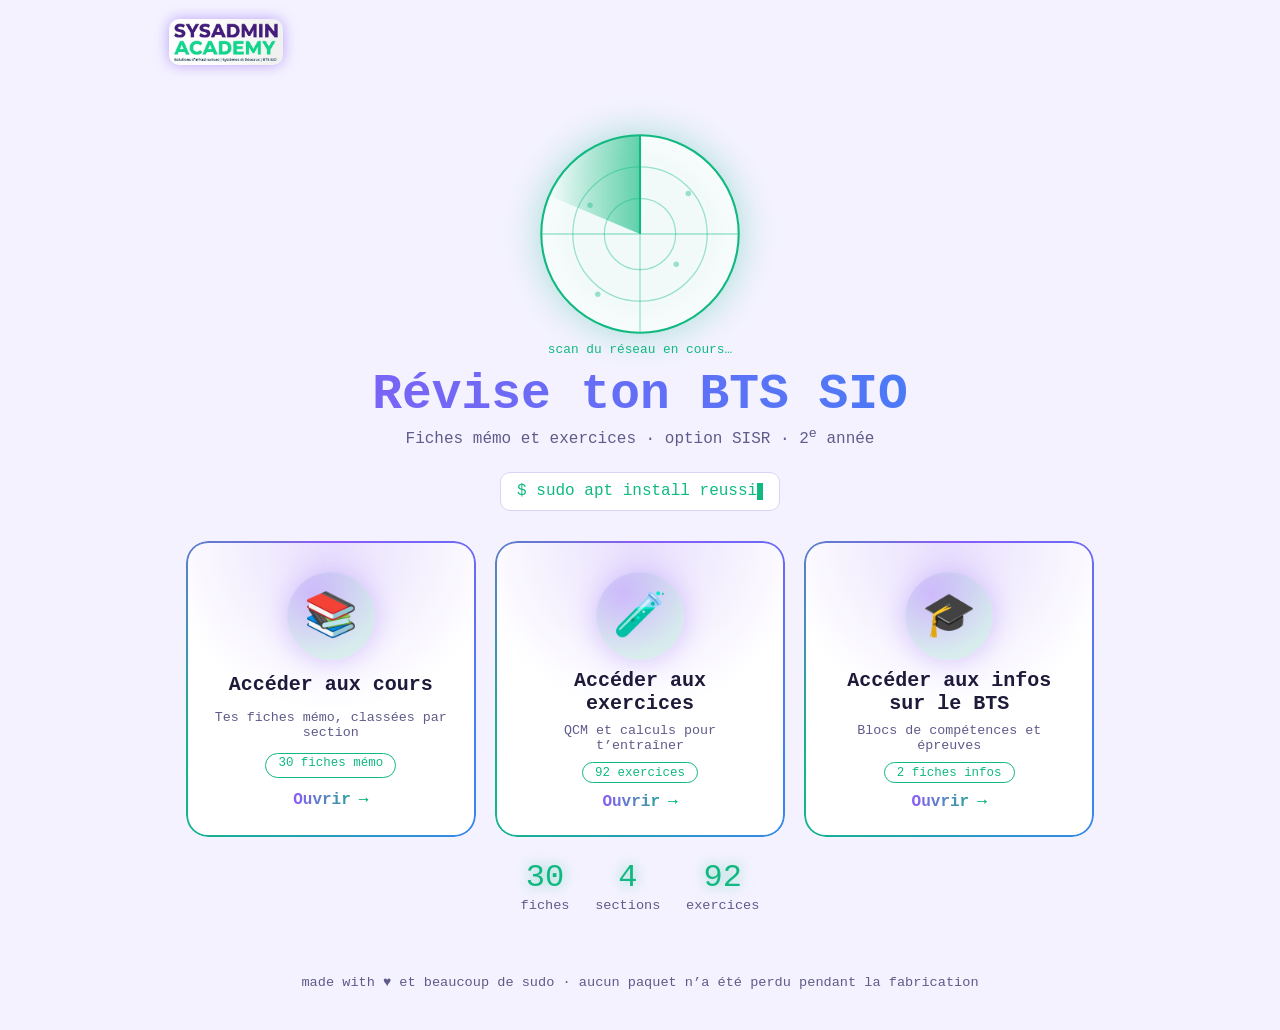
==== commit 75dd7c6d: "Add files via upload" ====
--- a/accueil.html
+++ b/accueil.html
@@ -5,7 +5,6 @@
 <meta name="viewport" content="width=device-width, initial-scale=1, viewport-fit=cover">
 <title>SysAdmin Academy · Accueil</title>
 <link rel="stylesheet" href="css/style.css">
-<script src="js/common.js"></script>
 </head>
 <body>
 <canvas id="bg" aria-hidden="true"></canvas>
@@ -23,17 +22,11 @@
     <p class="sub">Fiches mémo et exercices · option SISR · 2<sup>e</sup> année</p>
     <div class="term">$ <span id="tt"></span><i></i></div>
     <div class="cta">
-      <a class="bigbtn" href="index.html"><span class="shine"></span><span class="ico">📚</span><b>Accéder aux cours</b><small>Tes fiches mémo, classées par section</small><span class="badge">31 fiches mémo</span><span class="go">Ouvrir <i>→</i></span></a>
+      <a class="bigbtn" href="index.html"><span class="shine"></span><span class="ico">📚</span><b>Accéder aux cours</b><small>Tes fiches mémo, classées par section</small><span class="badge">30 fiches mémo</span><span class="go">Ouvrir <i>→</i></span></a>
       <a class="bigbtn" href="exercices.html"><span class="shine"></span><span class="ico">🧪</span><b>Accéder aux exercices</b><small>QCM et calculs pour t’entraîner</small><span class="badge">92 exercices</span><span class="go">Ouvrir <i>→</i></span></a>
-      <a class="bigbtn" href="infos.html"><span class="shine"></span><span class="ico">🎓</span><b>Accéder aux infos sur le BTS</b><small>Blocs de compétences et épreuves</small><span class="badge">4 fiches infos</span><span class="go">Ouvrir <i>→</i></span></a>
+      <a class="bigbtn" href="infos.html"><span class="shine"></span><span class="ico">🎓</span><b>Accéder aux infos sur le BTS</b><small>Blocs de compétences et épreuves</small><span class="badge">2 fiches infos</span><span class="go">Ouvrir <i>→</i></span></a>
     </div>
-    <div class="chips">
-      <a class="chip" style="--c:var(--violet)" href="flashcards.html"><span class="ci">🃏</span><b>Flashcards</b><small>64 cartes</small></a>
-      <a class="chip" style="--c:var(--blue)" href="glossaire.html"><span class="ci">📖</span><b>Glossaire &amp; ports</b><small>30 sigles · 22 ports</small></a>
-      <a class="chip" style="--c:#c084fc" href="progression.html"><span class="ci">📈</span><b>Ma progression</b><small>Scores et révisions</small></a>
-      <a class="chip" style="--c:var(--em)" href="liens.html"><span class="ci">🔗</span><b>Liens utiles</b><small>ANSSI, CNIL, Légifrance…</small></a>
-    </div>
-    <div class="stats"><div><em data-n="31">0</em><span>fiches</span></div><div><em data-n="4">0</em><span>sections</span></div><div><em data-n="92">0</em><span>exercices</span></div><div><em data-n="64">0</em><span>flashcards</span></div><div><em data-n="30">0</em><span>sigles</span></div></div>
+    <div class="stats"><div><em data-n="30">0</em><span>fiches</span></div><div><em data-n="4">0</em><span>sections</span></div><div><em data-n="92">0</em><span>exercices</span></div></div>
   </div>
 </main>
 <footer>made with ♥ et beaucoup de <code>sudo</code> · aucun paquet n’a été perdu pendant la fabrication</footer>
--- a/css/style.css
+++ b/css/style.css
@@ -188,4 +188,83 @@
 .ring .fg{stroke:url(#rg);filter:drop-shadow(0 0 8px var(--em))}
 .pt{position:fixed;z-index:60;pointer-events:none;font-size:15px;animation:fly .85s ease-out forwards}
 @keyframes fly{to{transform:translate(var(--dx),var(--dy)) scale(.4);opacity:0}}
-.homebtn{margin-top:.2rem}+.homebtn{margin-top:.2rem}
+/* ===== accueil : 3 boutons ===== */
+.cta{gap:1.2rem}
+.cta .bigbtn{width:min(290px,100%)}
+.bigbtn:nth-child(3){animation-delay:.3s}
+
+/* ===== page infos.html ===== */
+.blocs{display:flex;gap:.55rem;justify-content:center;flex-wrap:wrap;padding:.6rem 0}
+.blocs span{width:46px;height:54px;display:grid;place-items:center;border:1px solid var(--line);border-radius:10px;background:var(--panel);color:var(--muted);font-weight:700;animation:rise .5s both,bl 7s ease-in-out infinite;animation-delay:calc(var(--i)*90ms),calc(var(--i)*.6s)}
+@keyframes bl{0%,22%,100%{transform:none;color:var(--muted);border-color:var(--line);box-shadow:none}6%,16%{transform:translateY(-6px) scale(1.12);color:#fff;border-color:var(--c);background:color-mix(in srgb,var(--c) 70%,var(--panel));box-shadow:0 0 18px var(--c)}}
+.coef{max-width:520px;margin:1rem auto .4rem;text-align:center}
+.coef p{margin:0;color:var(--muted);font-size:.9rem}
+.coef b{color:var(--em)}
+.coef .bar i{width:54.5%;animation:grow 1.8s cubic-bezier(.2,.8,.2,1) both,flow 2s linear infinite}
+@keyframes grow{from{width:0}}
+.infos .grid{grid-template-columns:repeat(auto-fit,minmax(300px,1fr))}
+.infos a.doc{align-items:flex-start;padding:1.2rem 1.2rem 1.2rem 1.4rem}
+.infos a.doc .ic{position:relative;display:grid;place-items:center;width:60px;height:60px;border-radius:50%;font-size:1.9rem;background:radial-gradient(circle at 30% 25%,#8b5cf655,#10b98122 70%);box-shadow:0 0 18px #8b5cf655}
+.infos a.doc .ic::after{content:"";position:absolute;inset:-4px;border-radius:50%;border:2px solid var(--em);opacity:0;animation:ringp 2.6s ease-out infinite}
+.infos a.doc:nth-of-type(2) .ic::after{animation-delay:1.2s}
+a.doc .desc{display:block;color:var(--muted);font-size:.85rem;line-height:1.5;margin:.4rem 0 .5rem}
+.infos a.doc small{color:var(--em);font-weight:700}
+.infos a.doc small::after{content:" →";display:inline-block;transition:transform .3s}
+.infos a.doc:hover small::after{transform:translateX(6px)}
+
+/* ===== thème clair forcé, bouton thème, retour en haut ===== */
+:root[data-theme="light"]{--bg:#f4f2ff;--panel:#fff;--text:#1d1a3a;--muted:#5f5b8a;--line:#d9d4f7;color-scheme:light}
+.themebtn{font:inherit;color:var(--text);background:var(--panel);border:1px solid var(--violet);border-radius:10px;padding:.6rem .9rem;cursor:pointer;box-shadow:0 0 14px #8b5cf655;transition:all .2s}
+.themebtn:hover{border-color:var(--em);box-shadow:0 0 18px #10b98177;transform:translateY(-2px)}
+.totop{position:fixed;right:1rem;bottom:calc(1rem + env(safe-area-inset-bottom,0px));z-index:40;width:46px;height:46px;border:0;border-radius:50%;font:inherit;font-size:1.3rem;font-weight:700;color:#fff;cursor:pointer;background:linear-gradient(135deg,var(--violet),var(--em));box-shadow:0 6px 20px #8b5cf688;opacity:0;pointer-events:none;transform:translateY(14px);transition:opacity .3s,transform .3s}
+.totop.show{opacity:1;pointer-events:auto;transform:none;animation:float 2.6s ease-in-out infinite}
+.totop:hover{box-shadow:0 8px 26px #10b981aa}
+/* ===== infos : titre sur sa ligne ===== */
+a.doc .dt{display:block;line-height:1.35}
+/* ===== accueil : puces ===== */
+a.chip{text-decoration:none}
+.stats{gap:1.6rem}
+/* ===== cours : recherche, révisée, lien direct ===== */
+.srch{max-width:560px;margin:1.2rem auto 0}
+.srch input{width:100%;font:inherit;color:var(--text);background:var(--panel);border:1px solid var(--violet);border-radius:12px;padding:.8rem 1rem;box-shadow:0 0 14px #8b5cf644;transition:border-color .2s,box-shadow .2s}
+.srch input:focus{outline:none;border-color:var(--em);box-shadow:0 0 18px #10b98166}
+.srch .grid{text-align:left;margin-top:.6rem}
+.srch .sub{margin:.6rem 0 0}
+body.searching section{display:none!important}
+.dw{position:relative;display:flex}
+.dw>a.doc{flex:1;min-width:0;padding-right:3rem}
+.chk{position:absolute;top:.6rem;right:.6rem;z-index:3;width:30px;height:30px;display:grid;place-items:center;font:inherit;font-weight:700;color:#fff;background:var(--bg);border:1px solid var(--line);border-radius:50%;cursor:pointer;transition:all .25s}
+.chk:hover{border-color:var(--em);box-shadow:0 0 12px #10b98177}
+.chk[aria-pressed="true"]{background:linear-gradient(135deg,var(--violet),var(--em));border-color:var(--em);animation:okp .5s}
+.dw.done>a.doc{border-color:var(--em)}
+.dw.done>a.doc small::after{content:" · révisée ✓";color:var(--em)}
+a.sl{font-size:.9rem;text-decoration:none;opacity:.5;transition:opacity .2s,transform .2s}
+a.sl:hover{opacity:1;transform:scale(1.3) rotate(-10deg)}
+/* ===== glossaire et ports ===== */
+.gg{display:grid;grid-template-columns:repeat(auto-fill,minmax(270px,1fr));gap:.9rem}
+.gc{display:grid;gap:.15rem;background:var(--panel);border:1px solid var(--line);border-left:4px solid var(--violet);border-radius:14px;padding:1rem;animation:rise .55s cubic-bezier(.2,.8,.2,1) both;animation-delay:calc(var(--i)*60ms);transition:transform .25s,border-color .25s,box-shadow .25s}
+.gc:hover{transform:translateY(-4px);border-color:var(--em);box-shadow:0 10px 26px #8b5cf63d}
+.gc b{font-size:1.25rem;color:var(--em)}
+.gc span{font-size:.8rem;color:var(--blue)}
+.gc small{color:var(--muted);line-height:1.45;margin-top:.3rem}
+.tbl{overflow-x:auto;border:1px solid var(--line);border-radius:14px;background:var(--panel)}
+table{width:100%;border-collapse:collapse;min-width:520px}
+th{text-align:left;color:var(--em);padding:.8rem 1rem;border-bottom:1px solid var(--line)}
+td{padding:.65rem 1rem;border-bottom:1px solid var(--line);animation:rise .5s both;animation-delay:calc(var(--i)*50ms)}
+tbody tr:hover{background:linear-gradient(90deg,#8b5cf622,#10b98122)}
+tbody tr:last-child td{border-bottom:0}
+/* ===== flashcards ===== */
+.fcw{max-width:560px;margin:0 auto}
+.fc{perspective:1000px;margin:1.2rem 0}
+.fc .in{position:relative;height:250px;transform-style:preserve-3d;transition:transform .6s cubic-bezier(.2,.8,.2,1);cursor:pointer}
+.fc.flip .in{transform:rotateY(180deg)}
+.fc .f,.fc .b{position:absolute;inset:0;display:grid;place-items:center;padding:1.4rem;text-align:center;font-size:1.2rem;line-height:1.5;border-radius:20px;backface-visibility:hidden;-webkit-backface-visibility:hidden;border:2px solid var(--violet);background:var(--panel);box-shadow:0 10px 36px #0004,0 0 24px #8b5cf644;animation:rise .5s both}
+.fc .b{transform:rotateY(180deg);border-color:var(--em);box-shadow:0 10px 36px #0004,0 0 24px #10b98144}
+.fc code{color:var(--em);font-size:1.1rem;word-break:break-word}
+a.chip,.chips .chip{--c:var(--violet)}
+
+/* ===== mode examen, questions ratées, progression ===== */
+.chip[data-id=exam]{--c:#f59e0b}.chip[data-id=retry]{--c:#ef4444}
+.tm{color:var(--em);font-weight:700}
+.tm.low{color:#ef4444;animation:pulse 1s ease-in-out infinite}
